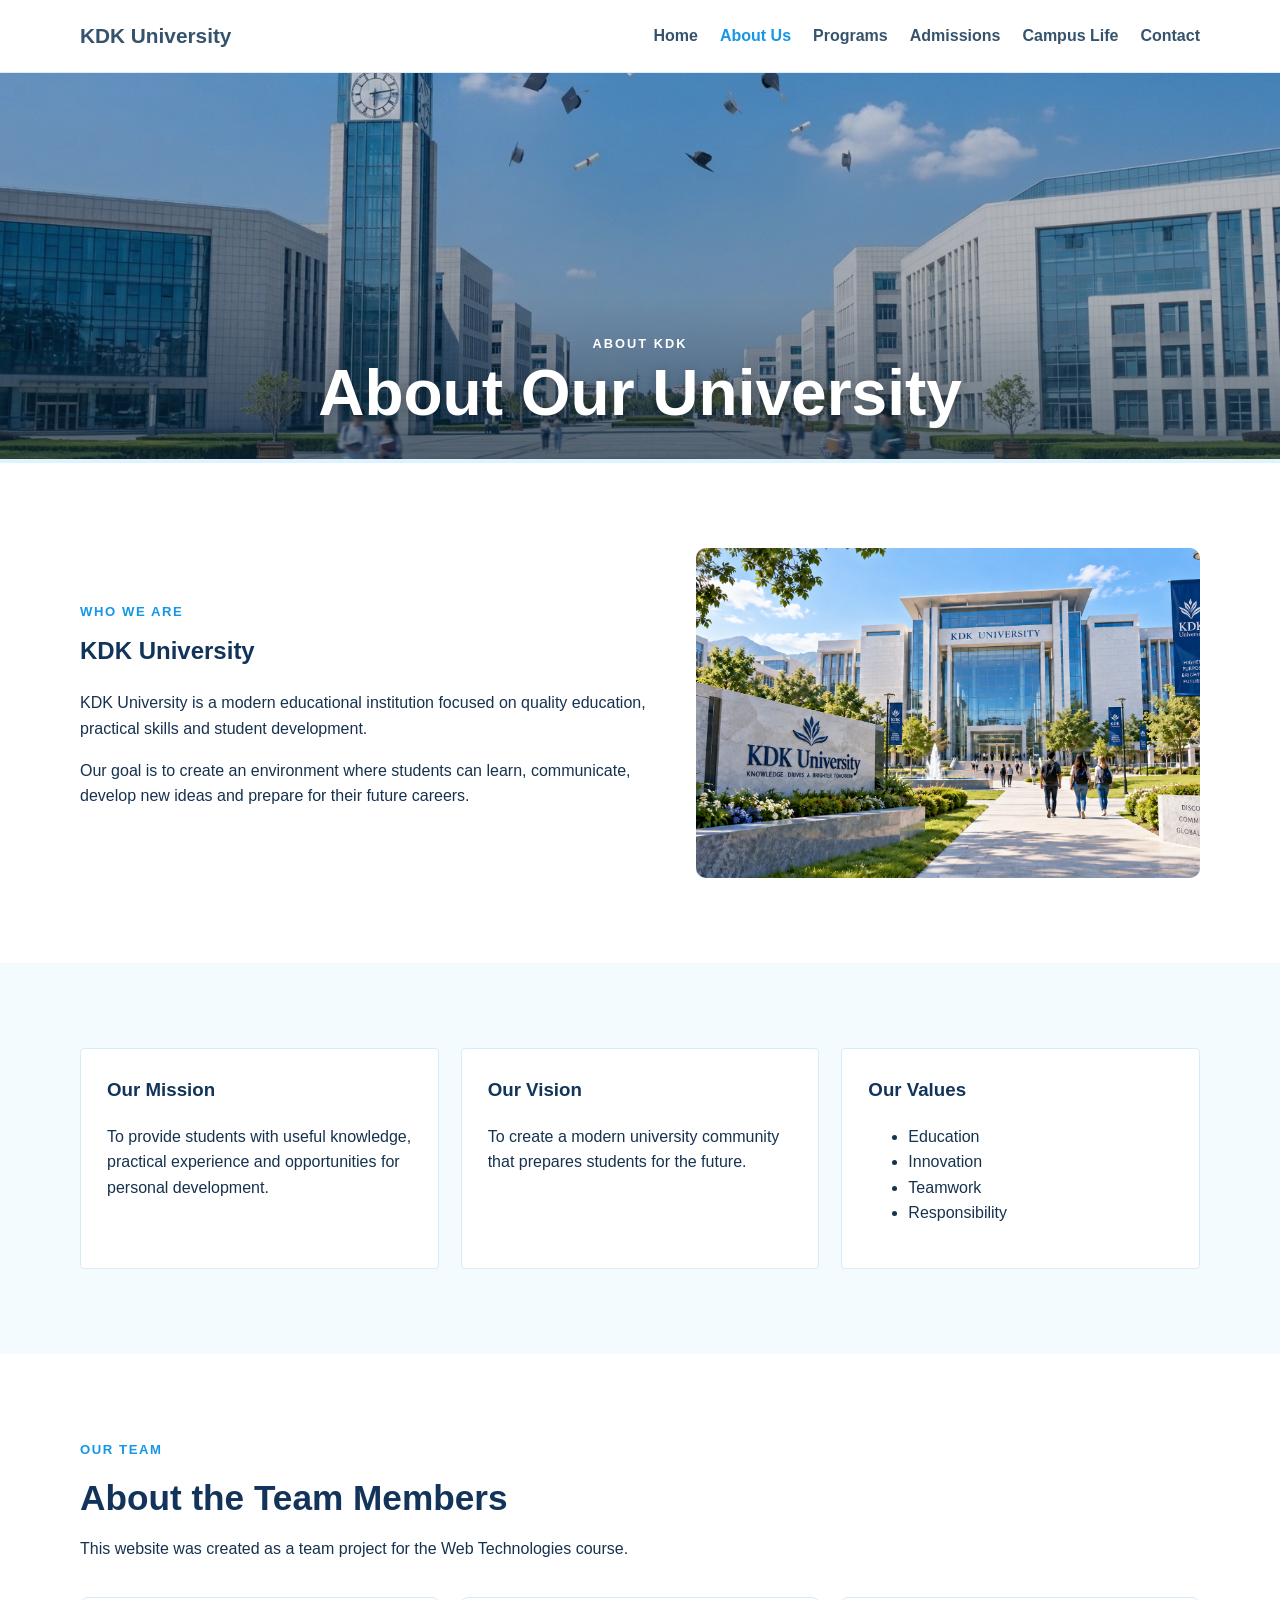
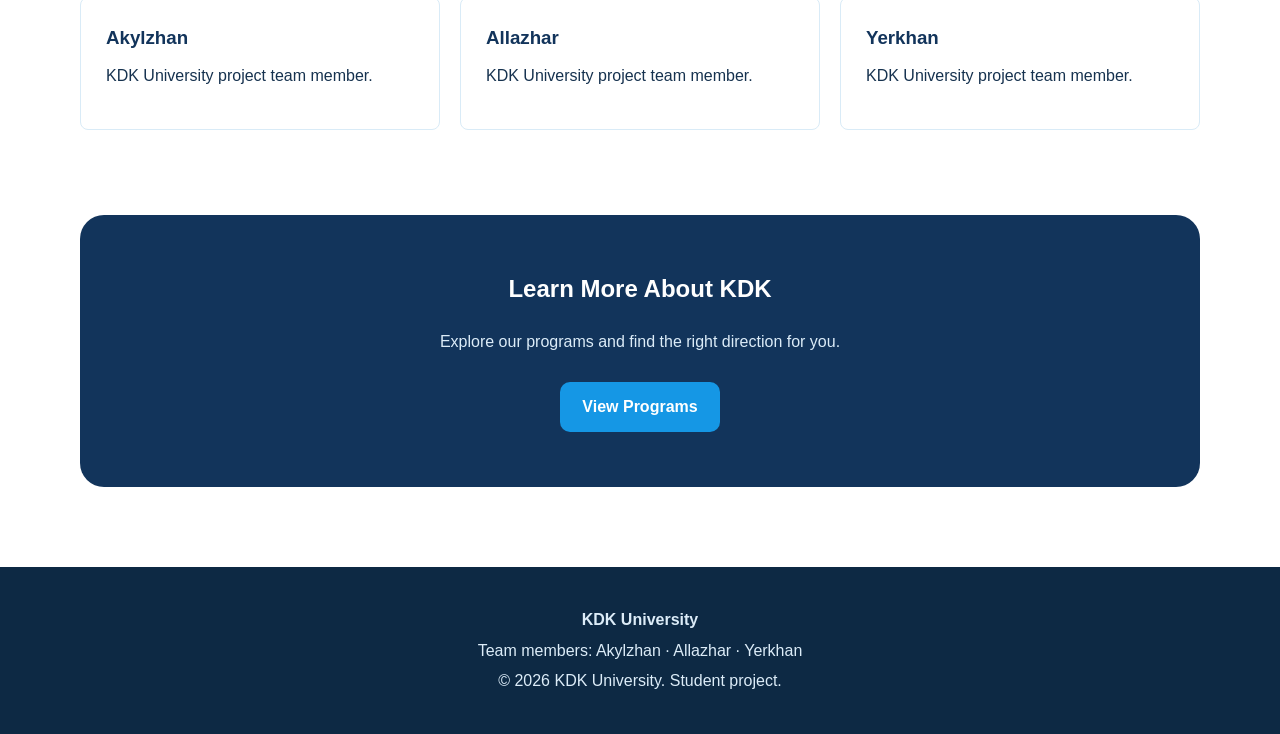
==== about.html @ b53c0f1c "Create home and about pages" ====
<!DOCTYPE html>
<html lang="en">

<head>
    <meta charset="UTF-8">
    <meta name="viewport" content="width=device-width, initial-scale=1.0">

    <title>KDK University | About Us</title>
    <link rel="stylesheet" href="css/style.css">
</head>

<body>

    <!-- Navigation -->
    <header class="site-header">

        <div class="navbar">

            <a class="brand" href="index.html">
                KDK University
            </a>

            <nav>
                <a href="index.html">Home</a>
                <a class="active" href="about.html">About Us</a>
                <a href="programs.html">Programs</a>
                <a href="admissions.html">Admissions</a>
                <a href="campus.html">Campus Life</a>
                <a href="contact.html">Contact</a>
            </nav>

        </div>

    </header>


    <main>

        <!-- About banner -->
        <section id="about-hero" class="page-banner">

            <img
                class="banner-image"
                src="images/kdk-campus-wide.png"
                alt="KDK University campus">

            <div class="banner-shade"></div>

            <div class="banner-title">

                <p>ABOUT KDK</p>

                <h1>About Our University</h1>

            </div>

        </section>


        <!-- About University -->
        <section class="section about-section">

            <div class="about-text">

                <p class="eyebrow">WHO WE ARE</p>

                <h2>KDK University</h2>

                <p>
                    KDK University is a modern educational institution
                    focused on quality education, practical skills
                    and student development.
                </p>

                <p>
                    Our goal is to create an environment where students
                    can learn, communicate, develop new ideas and prepare
                    for their future careers.
                </p>

            </div>


            <img
                class="about-image"
                src="images/kdk-campus.png"
                alt="View of the KDK University campus">

        </section>


        <!-- Mission and Vision -->
        <section class="section soft-section">

            <div class="feature-grid">

                <article class="feature-card no-hover">

                    <h3>Our Mission</h3>

                    <p>
                        To provide students with useful knowledge,
                        practical experience and opportunities
                        for personal development.
                    </p>

                </article>


                <article class="feature-card no-hover">

                    <h3>Our Vision</h3>

                    <p>
                        To create a modern university community
                        that prepares students for the future.
                    </p>

                </article>


                <article class="feature-card no-hover">

                    <h3>Our Values</h3>

                    <ul>
                        <li>Education</li>
                        <li>Innovation</li>
                        <li>Teamwork</li>
                        <li>Responsibility</li>
                    </ul>

                </article>

            </div>

        </section>


        <!-- Team Members -->
        <section class="section">

            <div class="section-heading">

                <p class="eyebrow">OUR TEAM</p>

                <h2>About the Team Members</h2>

                <p>
                    This website was created as a team project
                    for the Web Technologies course.
                </p>

            </div>


            <div class="simple-team-grid">

                <article class="simple-team-card">

                    <h3>Akylzhan</h3>

                    <p>
                        KDK University project team member.
                    </p>

                </article>


                <article class="simple-team-card">

                    <h3>Allazhar</h3>

                    <p>
                        KDK University project team member.
                    </p>

                </article>


                <article class="simple-team-card">

                    <h3>Yerkhan</h3>

                    <p>
                        KDK University project team member.
                    </p>

                </article>

            </div>

        </section>


        <!-- Link to Programs -->
        <section class="cta">

            <h2>Learn More About KDK</h2>

            <p>
                Explore our programs and find the right direction for you.
            </p>

            <a class="button" href="programs.html">
                View Programs
            </a>

        </section>

    </main>


    <!-- Footer -->
    <footer>

        <p><strong>KDK University</strong></p>

        <p>
            Team members: Akylzhan · Allazhar · Yerkhan
        </p>

        <p>
            &copy; 2026 KDK University. Student project.
        </p>

    </footer>

</body>

</html>
---- css/style.css ----
/* =========================
   KDK University
   Shared stylesheet
   ========================= */

* {
    box-sizing: border-box;
}

html {
    scroll-behavior: smooth;
}

body {
    margin: 0;
    font-family: Arial, Helvetica, sans-serif;
    background-color: #ffffff;
    color: #16324f;
    line-height: 1.6;
}

h1,
h2,
h3 {
    margin-top: 0;
    color: #12345b;
}

p {
    margin-top: 0;
}

a {
    text-decoration: none;
}

/* Navigation */
.site-header {
    background-color: #ffffff;
    border-bottom: 1px solid #dcecf8;
    position: sticky;
    top: 0;
    z-index: 10;
}

.navbar {
    width: min(1120px, 92%);
    margin: 0 auto;
    min-height: 72px;
    display: flex;
    align-items: center;
    justify-content: space-between;
    gap: 30px;
}

.brand {
    font-size: 1.3rem;
    font-weight: 700;
    color: #1378bd;
}

.navbar nav {
    display: flex;
    flex-wrap: wrap;
    gap: 22px;
}

.navbar a {
    color: #35536d;
    font-weight: 600;
}

.navbar nav a:hover,
.navbar nav a.active {
    color: #1597e5;
}

/* Page banners */
.page-banner {
    position: relative;
    width: 100%;
    height: 390px;
    overflow: hidden;
    background-color: #dceef9;
}

.banner-image {
    width: 100%;
    height: 100%;
    display: block;
    object-fit: cover;
}

.programs-banner .banner-image {
    object-position: center 52%;
}

.admissions-banner {
    height: 480px;
}

.admissions-banner .banner-image {
    object-position: center 52%;
}

/* ID selectors required by the assignment */
#programs-hero {
    border-bottom: 4px solid #dff3ff;
}

#admissions-hero {
    border-bottom: 4px solid #bfe8ff;
}

.banner-shade {
    position: absolute;
    inset: 0;
    background: linear-gradient(
        to bottom,
        rgba(8, 35, 60, 0.06),
        rgba(8, 35, 60, 0.20) 58%,
        rgba(8, 35, 60, 0.58)
    );
}

.banner-title {
    position: absolute;
    left: 50%;
    bottom: 34px;
    transform: translateX(-50%);
    width: min(900px, 90%);
    text-align: center;
    color: #ffffff;
}

.banner-title p {
    margin-bottom: 7px;
    font-size: 0.8rem;
    font-weight: 800;
    letter-spacing: 0.16em;
}

.banner-title h1 {
    margin-bottom: 0;
    color: #ffffff;
    font-size: clamp(2.4rem, 5vw, 4.2rem);
    line-height: 1;
    text-shadow: 0 2px 12px rgba(0, 0, 0, 0.22);
}

/* Programs opening text */
.programs-intro {
    width: min(850px, 88%);
    margin: 0 auto;
    padding: 78px 0 58px;
    text-align: center;
}

.programs-intro h2 {
    margin-bottom: 16px;
    font-size: clamp(2rem, 4vw, 3rem);
}

.programs-intro > p:not(.eyebrow) {
    max-width: 760px;
    margin: 0 auto;
    color: #58758b;
    font-size: 1.05rem;
}

/* Admissions opening */
.admissions-shade {
    background: linear-gradient(
        90deg,
        rgba(8, 35, 60, 0.82) 0%,
        rgba(8, 35, 60, 0.58) 38%,
        rgba(8, 35, 60, 0.15) 72%,
        rgba(8, 35, 60, 0.05) 100%
    );
}

.admissions-hero-content {
    position: absolute;
    left: max(4%, calc((100% - 1120px) / 2));
    top: 50%;
    transform: translateY(-50%);
    width: min(560px, 86%);
    color: #ffffff;
}

.admissions-hero-content h1 {
    margin-bottom: 18px;
    color: #ffffff;
    font-size: clamp(2.7rem, 6vw, 4.8rem);
    line-height: 1.02;
    text-shadow: 0 2px 14px rgba(0, 0, 0, 0.18);
}

.admissions-hero-content > p:not(.hero-eyebrow) {
    max-width: 540px;
    color: #f2f8fc;
    font-size: 1.08rem;
}

.hero-eyebrow {
    margin-bottom: 10px;
    color: #d8f1ff;
    font-size: 0.82rem;
    font-weight: 800;
    letter-spacing: 0.14em;
}

.eyebrow {
    margin-bottom: 10px;
    color: #1597e5;
    font-size: 0.82rem;
    font-weight: 800;
    letter-spacing: 0.12em;
}

.button {
    display: inline-block;
    margin-top: 12px;
    padding: 12px 22px;
    border-radius: 10px;
    background-color: #1597e5;
    color: #ffffff;
    font-weight: 700;
}

.button:hover {
    background-color: #0d7fca;
}

.button-light {
    background-color: #ffffff;
    color: #1378bd;
}

.button-light:hover {
    background-color: #dff3ff;
    color: #0d6da9;
}

/* Main sections */
.section {
    width: min(1120px, 92%);
    margin: 0 auto;
    padding: 85px 0;
}

.soft-section {
    width: 100%;
    max-width: none;
    padding-left: max(4%, calc((100% - 1120px) / 2));
    padding-right: max(4%, calc((100% - 1120px) / 2));
    background-color: #f4fbff;
}

.section-heading {
    max-width: 700px;
    margin-bottom: 35px;
}

.section-heading h2 {
    font-size: 2.2rem;
    margin-bottom: 10px;
}

/* Program cards */
.program-grid {
    display: grid;
    grid-template-columns: repeat(3, 1fr);
    gap: 22px;
}

.program-card,
.feature-card,
.info-box,
.team-card {
    border: 1px solid #d9ebf7;
    background-color: #ffffff;
    border-radius: 4px;
    padding: 26px;
}

.program-card:hover,
.feature-card:hover {
    transform: translateY(-4px);
    box-shadow: 0 12px 30px rgba(33, 120, 168, 0.10);
}

.program-card {
    transition: 0.2s ease;
}

.program-card h3 {
    margin-bottom: 10px;
}

.program-card ul {
    padding-left: 20px;
    color: #49677e;
}

.program-number {
    display: inline-block;
    margin-bottom: 18px;
    color: #1597e5;
    font-weight: 800;
}

.program-meta {
    margin-top: 20px;
    margin-bottom: 0;
    font-weight: 700;
    color: #1378bd;
}

/* Feature cards */
.feature-grid {
    display: grid;
    grid-template-columns: repeat(3, 1fr);
    gap: 22px;
}

.feature-card {
    transition: 0.2s ease;
}

/* Admissions */
.steps {
    margin: 0;
    padding-left: 28px;
}

.steps li {
    margin-bottom: 24px;
    padding-left: 8px;
}

.steps strong,
.steps span {
    display: block;
}

.steps span {
    color: #58758b;
}

.two-column {
    display: grid;
    grid-template-columns: 1.5fr 0.8fr;
    gap: 40px;
    align-items: start;
}

.check-list {
    padding-left: 20px;
}

.check-list li {
    margin-bottom: 9px;
}

.info-box {
    border-top: 5px solid #1597e5;
}

.table-wrapper {
    overflow-x: auto;
    border-radius: 16px;
    border: 1px solid #d9ebf7;
}

table {
    width: 100%;
    border-collapse: collapse;
    background-color: #ffffff;
}

table th,
table td {
    padding: 16px;
    text-align: left;
    border-bottom: 1px solid #e3eff7;
}

table th {
    background-color: #eaf7ff;
    color: #12345b;
}

table tr:last-child td {
    border-bottom: none;
}

/* Team block */
.team-card {
    display: flex;
    align-items: center;
    gap: 24px;
    max-width: 720px;

    margin-bottom: 24px;
}

.profile-image {
    width: 115px;
    height: 115px;
    object-fit: cover;
    border-radius: 50%;
    border: 5px solid #dff3ff;
}

/* CTA */
.cta {
    width: min(1120px, 92%);
    margin: 0 auto 80px;
    padding: 55px 30px;
    text-align: center;
    border-radius: 24px;
    background-color: #12345b;
    color: #ffffff;
}

.cta h2 {
    color: #ffffff;
}

.cta p {
    color: #dcecf8;
}

/* Footer */
footer {
    padding: 35px 4%;
    text-align: center;
    background-color: #0d2944;
    color: #dcecf8;
}

footer p {
    margin: 5px 0;
}

/* Small screens */
@media (max-width: 850px) {
    .navbar {
        padding: 14px 0;
        flex-direction: column;
    }

    .navbar nav {
        justify-content: center;
        gap: 12px;
    }

    .program-grid,
    .feature-grid,
    .two-column {
        grid-template-columns: 1fr;
    }

    .team-card {
        flex-direction: column;
        text-align: center;
    }


    .page-banner {
        height: 310px;
    }

    .admissions-banner {
        height: 430px;
    }

    .banner-title {
        bottom: 26px;
    }

    .programs-intro {
        padding: 58px 0 38px;
    }

    .admissions-shade {
        background: linear-gradient(
            to right,
            rgba(8, 35, 60, 0.78),
            rgba(8, 35, 60, 0.42)
        );
    }

    .admissions-hero-content {
        left: 7%;
        width: 86%;
    }
}

.feature-card.no-hover:hover {
    transform: none;
    box-shadow: none;
}

.feature-card.no-hover:hover {
    transform: none;
    box-shadow: none;
}

/* =========================
   HOME PAGE
   ========================= */

#home-hero {
    border-bottom: 4px solid #dff3ff;
}

.home-hero {
    width: 100%;
    min-height: 520px;

    display: flex;
    align-items: center;

    background-color: #f4fbff;
}

.home-hero img {
    width: 55%;
    height: 520px;

    object-fit: cover;
}

.home-hero-text {
    width: 45%;
    padding: 50px;
}

.home-hero-text h1 {
    margin-bottom: 20px;

    font-size: 3rem;
}

.home-hero-text p {
    color: #58758b;
}

.home-intro {
    max-width: 800px;

    text-align: center;
}

.home-intro h2 {
    font-size: 2.3rem;
}


/* =========================
   ABOUT PAGE
   ========================= */

#about-hero {
    border-bottom: 4px solid #dff3ff;
}

.about-section {
    display: flex;
    align-items: center;

    gap: 50px;
}

.about-text {
    width: 55%;
}

.about-image {
    width: 45%;
    height: 330px;

    object-fit: cover;

    border-radius: 10px;
}


/* Team Members */

.simple-team-grid {
    display: flex;
    gap: 20px;
}

.simple-team-card {
    flex: 1;

    padding: 25px;

    border: 1px solid #d9ebf7;
    border-radius: 8px;

    background-color: #ffffff;
}

.simple-team-card h3 {
    margin-bottom: 10px;
}


/* =========================
   HOME & ABOUT MOBILE
   ========================= */

@media (max-width: 850px) {

    .home-hero {
        flex-direction: column;
    }

    .home-hero img {
        width: 100%;
        height: 300px;
    }

    .home-hero-text {
        width: 92%;
        padding: 40px 0;
    }

    .home-hero-text h1 {
        font-size: 2.3rem;
    }

    .about-section {
        flex-direction: column;
    }

    .about-text,
    .about-image {
        width: 100%;
    }

    .simple-team-grid {
        flex-direction: column;
    }
}
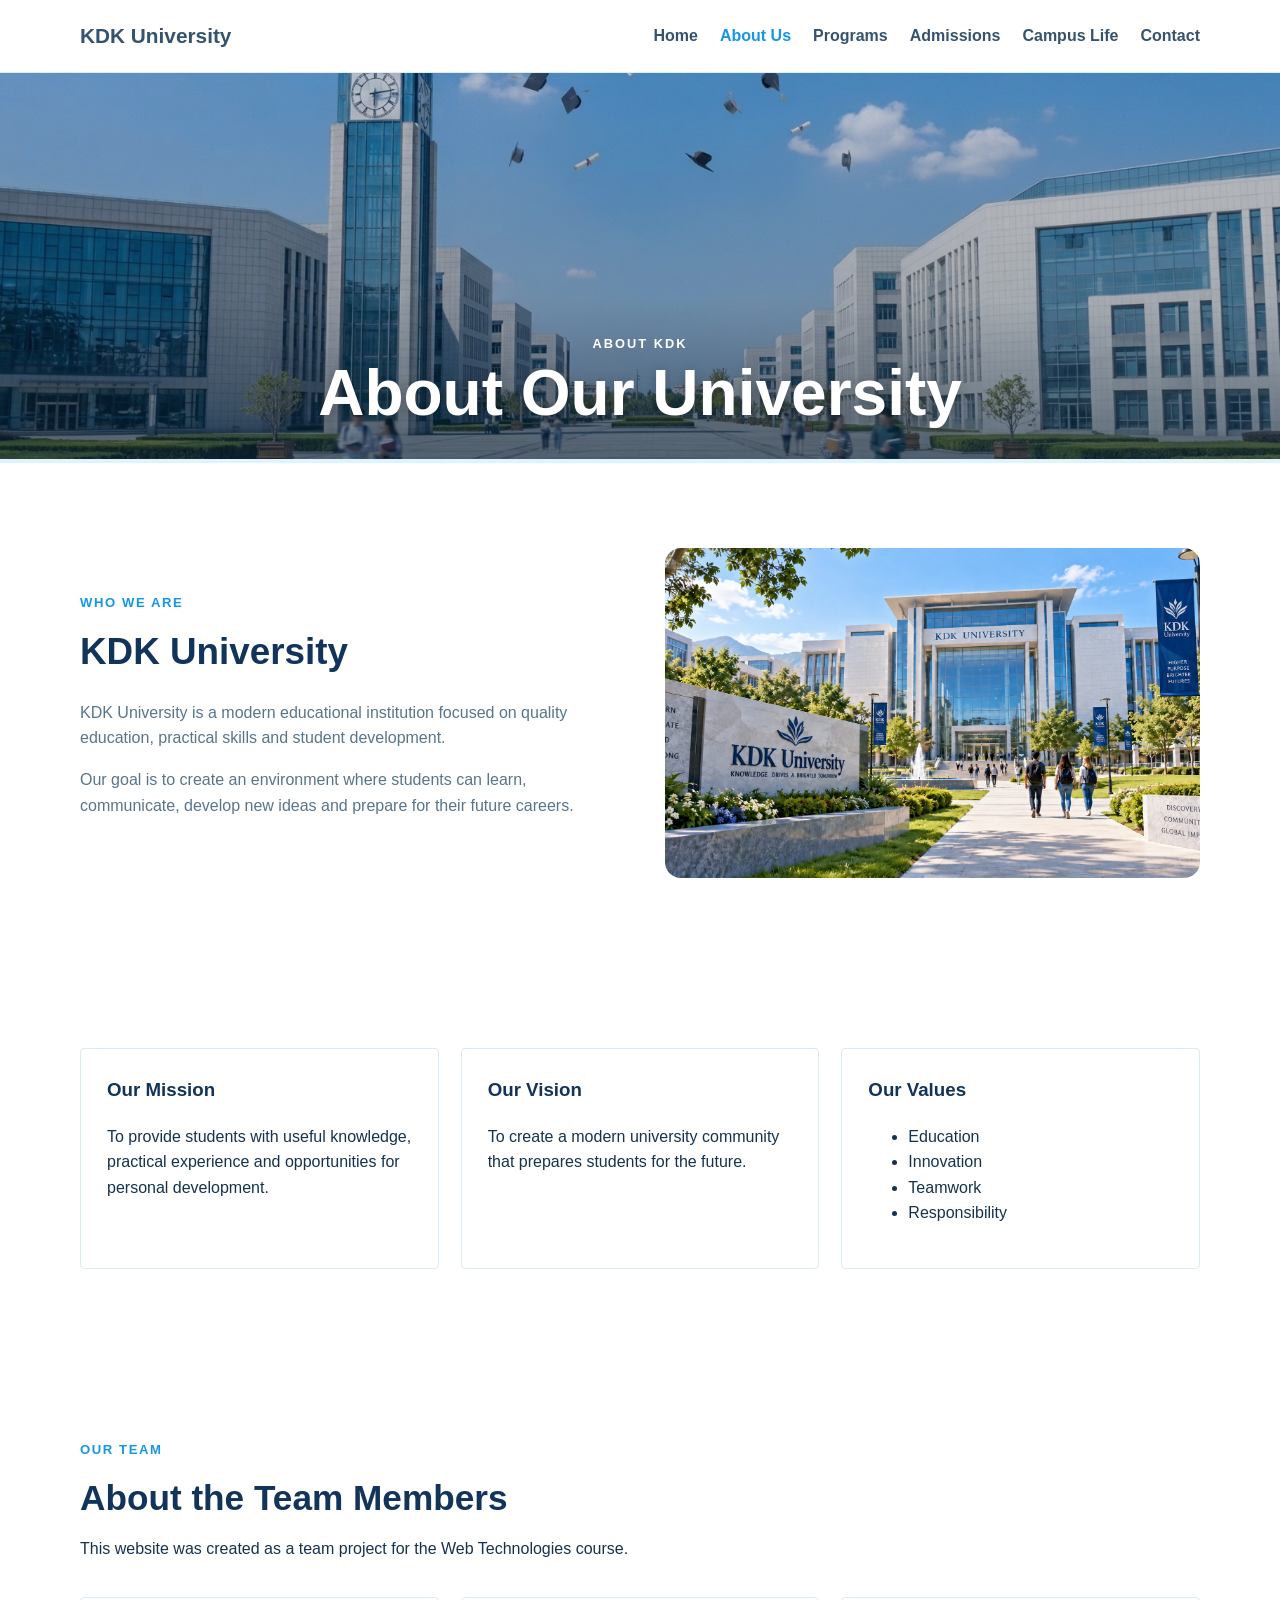
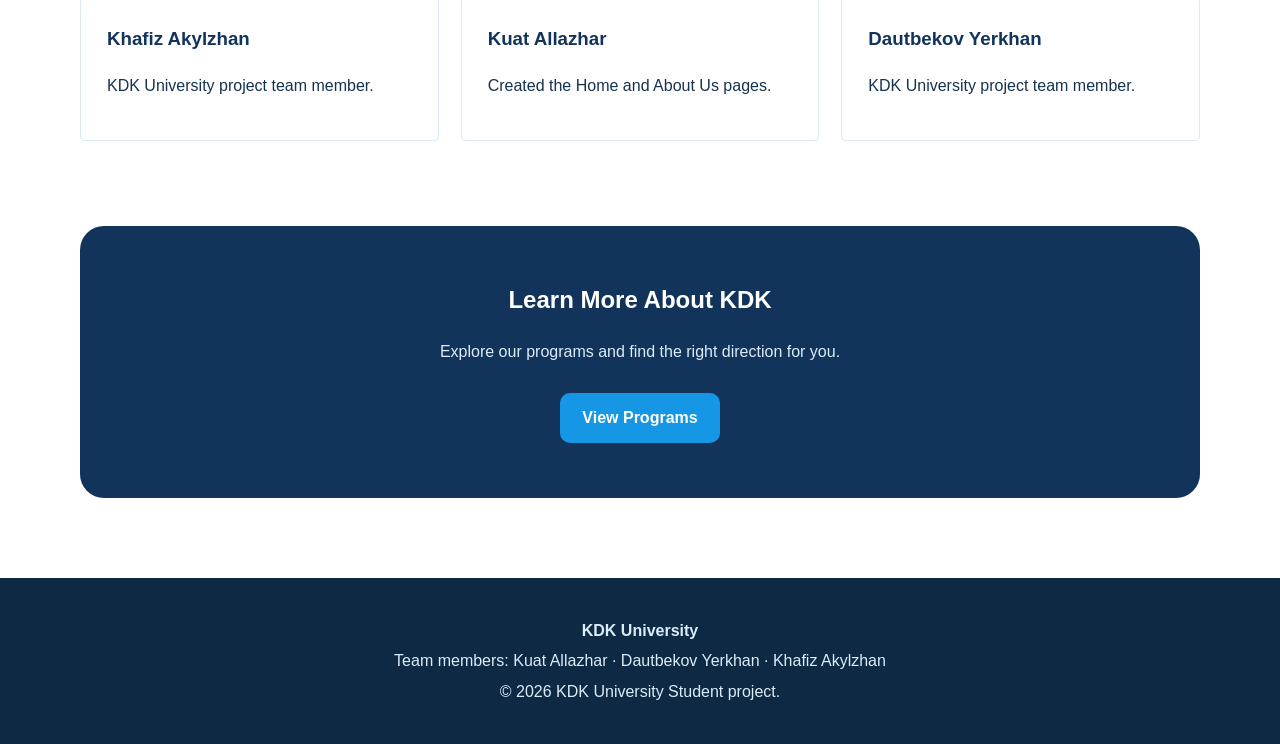
==== commit 843cb6e2: "Fix home and about page layout" ====
--- a/about.html
+++ b/about.html
@@ -6,7 +6,11 @@
     <meta name="viewport" content="width=device-width, initial-scale=1.0">
 
     <title>KDK University | About Us</title>
+
+    <!-- Created by: Allazhar | KDK University Project -->
+
     <link rel="stylesheet" href="css/style.css">
+    <link rel="stylesheet" href="css/allazhar.css">
 </head>
 
 <body>
@@ -25,7 +29,7 @@
                 <a class="active" href="about.html">About Us</a>
                 <a href="programs.html">Programs</a>
                 <a href="admissions.html">Admissions</a>
-                <a href="campus.html">Campus Life</a>
+                <a href="campus-life.html">Campus Life</a>
                 <a href="contact.html">Contact</a>
             </nav>
 
@@ -36,7 +40,7 @@
 
     <main>
 
-        <!-- About banner -->
+        <!-- About Banner -->
         <section id="about-hero" class="page-banner">
 
             <img
@@ -48,9 +52,13 @@
 
             <div class="banner-title">
 
-                <p>ABOUT KDK</p>
-
-                <h1>About Our University</h1>
+                <p>
+                    ABOUT KDK
+                </p>
+
+                <h1>
+                    About Our University
+                </h1>
 
             </div>
 
@@ -58,21 +66,25 @@
 
 
         <!-- About University -->
-        <section class="section about-section">
-
-            <div class="about-text">
-
-                <p class="eyebrow">WHO WE ARE</p>
-
-                <h2>KDK University</h2>
-
-                <p>
+        <section class="section about-main">
+
+            <div class="about-main-text">
+
+                <p class="eyebrow">
+                    WHO WE ARE
+                </p>
+
+                <h2>
+                    KDK University
+                </h2>
+
+                <p class="about-description">
                     KDK University is a modern educational institution
                     focused on quality education, practical skills
                     and student development.
                 </p>
 
-                <p>
+                <p class="about-description">
                     Our goal is to create an environment where students
                     can learn, communicate, develop new ideas and prepare
                     for their future careers.
@@ -84,19 +96,21 @@
             <img
                 class="about-image"
                 src="images/kdk-campus.png"
-                alt="View of the KDK University campus">
-
-        </section>
-
-
-        <!-- Mission and Vision -->
-        <section class="section soft-section">
+                alt="View of KDK University campus">
+
+        </section>
+
+
+        <!-- Mission, Vision and Values -->
+        <section class="section">
 
             <div class="feature-grid">
 
                 <article class="feature-card no-hover">
 
-                    <h3>Our Mission</h3>
+                    <h3>
+                        Our Mission
+                    </h3>
 
                     <p>
                         To provide students with useful knowledge,
@@ -109,7 +123,9 @@
 
                 <article class="feature-card no-hover">
 
-                    <h3>Our Vision</h3>
+                    <h3>
+                        Our Vision
+                    </h3>
 
                     <p>
                         To create a modern university community
@@ -121,7 +137,9 @@
 
                 <article class="feature-card no-hover">
 
-                    <h3>Our Values</h3>
+                    <h3>
+                        Our Values
+                    </h3>
 
                     <ul>
                         <li>Education</li>
@@ -142,9 +160,13 @@
 
             <div class="section-heading">
 
-                <p class="eyebrow">OUR TEAM</p>
-
-                <h2>About the Team Members</h2>
+                <p class="eyebrow">
+                    OUR TEAM
+                </p>
+
+                <h2>
+                    About the Team Members
+                </h2>
 
                 <p>
                     This website was created as a team project
@@ -154,11 +176,13 @@
             </div>
 
 
-            <div class="simple-team-grid">
-
-                <article class="simple-team-card">
-
-                    <h3>Akylzhan</h3>
+            <div class="feature-grid">
+
+                <article class="feature-card no-hover">
+
+                    <h3>
+                        Khafiz Akylzhan
+                    </h3>
 
                     <p>
                         KDK University project team member.
@@ -167,9 +191,24 @@
                 </article>
 
 
-                <article class="simple-team-card">
-
-                    <h3>Allazhar</h3>
+                <article class="feature-card no-hover">
+
+                    <h3>
+                        Kuat Allazhar
+                    </h3>
+
+                    <p>
+                        Created the Home and About Us pages.
+                    </p>
+
+                </article>
+
+
+                <article class="feature-card no-hover">
+
+                    <h3>
+                        Dautbekov Yerkhan
+                    </h3>
 
                     <p>
                         KDK University project team member.
@@ -177,26 +216,17 @@
 
                 </article>
 
-
-                <article class="simple-team-card">
-
-                    <h3>Yerkhan</h3>
-
-                    <p>
-                        KDK University project team member.
-                    </p>
-
-                </article>
-
-            </div>
-
-        </section>
-
-
-        <!-- Link to Programs -->
+            </div>
+
+        </section>
+
+
+        <!-- Call to Action -->
         <section class="cta">
 
-            <h2>Learn More About KDK</h2>
+            <h2>
+                Learn More About KDK
+            </h2>
 
             <p>
                 Explore our programs and find the right direction for you.
@@ -214,16 +244,18 @@
     <!-- Footer -->
     <footer>
 
-        <p><strong>KDK University</strong></p>
-
         <p>
-            Team members: Akylzhan · Allazhar · Yerkhan
+            <strong>KDK University</strong>
         </p>
 
         <p>
-            &copy; 2026 KDK University. Student project.
+            Team members: Kuat Allazhar · Dautbekov Yerkhan · Khafiz Akylzhan
         </p>
 
+        <p>
+            &copy; 2026 KDK University Student project.
+        </p>
+
     </footer>
 
 </body>
--- a/css/style.css
+++ b/css/style.css
@@ -503,148 +503,163 @@
     box-shadow: none;
 }
 
-.feature-card.no-hover:hover {
-    transform: none;
-    box-shadow: none;
+/* Campus Life Hero */
+.campus-hero {
+    width: min(1120px, 92%);
+    margin: 40px auto 0;
+    padding: 55px 50px;
+    display: grid;
+    grid-template-columns: 1fr 1fr;
+    gap: 55px;
+    align-items: center;
+    background-color: #eaf7ff;
+    border-radius: 24px;
+}
+
+.campus-hero-text h1 {
+    margin-bottom: 20px;
+    font-size: clamp(2.7rem, 5vw, 4.2rem);
+    line-height: 1.05;
+}
+
+.campus-hero-text > p:not(.eyebrow) {
+    color: #58758b;
+    font-size: 1.05rem;
+}
+
+.campus-hero-image img {
+    width: 100%;
+    height: 300px;
+    display: block;
+    object-fit: cover;
+    border-radius: 18px;
+}
+
+@media (max-width: 850px) {
+    .campus-hero {
+        grid-template-columns: 1fr;
+        padding: 35px 25px;
+    }
+
+    .campus-hero-image img {
+        height: 240px;
+    }
 }
 
 /* =========================
-   HOME PAGE
+   Contact Page
    ========================= */
 
-#home-hero {
-    border-bottom: 4px solid #dff3ff;
-}
-
-.home-hero {
+.contact-grid {
+    display: grid;
+    grid-template-columns: 0.9fr 1.1fr;
+    gap: 45px;
+    align-items: start;
+}
+
+.contact-info .info-box {
+    margin-bottom: 18px;
+}
+
+.contact-info .info-box h3 {
+    margin-bottom: 10px;
+}
+
+.contact-info .info-box p {
+    margin-bottom: 6px;
+    color: #58758b;
+}
+
+
+/* Contact Form */
+
+.contact-form-box {
+    padding: 32px;
+    background-color: #ffffff;
+    border: 1px solid #d9ebf7;
+    border-radius: 16px;
+}
+
+.contact-form-box h2 {
+    margin-bottom: 24px;
+}
+
+#contact-form {
+    display: flex;
+    flex-direction: column;
+}
+
+#contact-form label {
+    margin-bottom: 7px;
+    font-weight: 700;
+    color: #12345b;
+}
+
+#contact-form input,
+#contact-form select,
+#contact-form textarea {
     width: 100%;
-    min-height: 520px;
-
-    display: flex;
+    margin-bottom: 20px;
+    padding: 13px 14px;
+    border: 1px solid #c9deec;
+    border-radius: 8px;
+    background-color: #ffffff;
+    color: #16324f;
+    font-family: Arial, Helvetica, sans-serif;
+    font-size: 1rem;
+}
+
+#contact-form textarea {
+    resize: vertical;
+}
+
+#contact-form input:focus,
+#contact-form select:focus,
+#contact-form textarea:focus {
+    outline: none;
+    border-color: #1597e5;
+}
+
+#contact-form .button {
+    align-self: flex-start;
+    border: none;
+    cursor: pointer;
+}
+
+
+/* Contact Page - Small Screens */
+
+@media (max-width: 850px) {
+
+    .contact-grid {
+        grid-template-columns: 1fr;
+    }
+
+    .contact-form-box {
+        padding: 24px;
+    }
+
+}
+
+/* Visit Campus */
+
+.visit-campus {
+    display: grid;
+    grid-template-columns: 0.8fr 1.2fr;
+    gap: 40px;
     align-items: center;
-
-    background-color: #f4fbff;
-}
-
-.home-hero img {
-    width: 55%;
-    height: 520px;
-
+}
+
+.visit-campus-image {
+    width: 100%;
+    height: 280px;
     object-fit: cover;
-}
-
-.home-hero-text {
-    width: 45%;
-    padding: 50px;
-}
-
-.home-hero-text h1 {
-    margin-bottom: 20px;
-
-    font-size: 3rem;
-}
-
-.home-hero-text p {
-    color: #58758b;
-}
-
-.home-intro {
-    max-width: 800px;
-
-    text-align: center;
-}
-
-.home-intro h2 {
-    font-size: 2.3rem;
-}
-
-
-/* =========================
-   ABOUT PAGE
-   ========================= */
-
-#about-hero {
-    border-bottom: 4px solid #dff3ff;
-}
-
-.about-section {
-    display: flex;
-    align-items: center;
-
-    gap: 50px;
-}
-
-.about-text {
-    width: 55%;
-}
-
-.about-image {
-    width: 45%;
-    height: 330px;
-
-    object-fit: cover;
-
-    border-radius: 10px;
-}
-
-
-/* Team Members */
-
-.simple-team-grid {
-    display: flex;
-    gap: 20px;
-}
-
-.simple-team-card {
-    flex: 1;
-
-    padding: 25px;
-
-    border: 1px solid #d9ebf7;
-    border-radius: 8px;
-
-    background-color: #ffffff;
-}
-
-.simple-team-card h3 {
-    margin-bottom: 10px;
-}
-
-
-/* =========================
-   HOME & ABOUT MOBILE
-   ========================= */
+    border-radius: 18px;
+}
 
 @media (max-width: 850px) {
-
-    .home-hero {
-        flex-direction: column;
-    }
-
-    .home-hero img {
-        width: 100%;
-        height: 300px;
-    }
-
-    .home-hero-text {
-        width: 92%;
-        padding: 40px 0;
-    }
-
-    .home-hero-text h1 {
-        font-size: 2.3rem;
-    }
-
-    .about-section {
-        flex-direction: column;
-    }
-
-    .about-text,
-    .about-image {
-        width: 100%;
-    }
-
-    .simple-team-grid {
-        flex-direction: column;
-    }
-}+    .visit-campus {
+        grid-template-columns: 1fr;
+    }
+}
+
--- a/css/allazhar.css
+++ b/css/allazhar.css
@@ -0,0 +1,120 @@
+/* =========================
+   ALLAZHAR - HOME PAGE
+   ========================= */
+
+#home-hero {
+    border-bottom: 4px solid #dff3ff;
+}
+
+.home-hero {
+    width: min(1120px, 92%);
+    margin: 40px auto 0;
+
+    display: grid;
+    grid-template-columns: 1.1fr 0.9fr;
+
+    background-color: #f4fbff;
+    border-radius: 20px;
+    overflow: hidden;
+}
+
+.home-hero-image img {
+    width: 100%;
+    height: 450px;
+
+    display: block;
+    object-fit: cover;
+}
+
+.home-hero-content {
+    padding: 50px;
+
+    display: flex;
+    flex-direction: column;
+    justify-content: center;
+}
+
+.home-hero-content h1 {
+    margin-bottom: 20px;
+
+    font-size: 3rem;
+    line-height: 1.1;
+}
+
+.home-description {
+    color: #58758b;
+}
+
+.home-intro {
+    max-width: 800px;
+    text-align: center;
+}
+
+.home-intro h2 {
+    margin-bottom: 15px;
+    font-size: 2.3rem;
+}
+
+
+/* =========================
+   ALLAZHAR - ABOUT PAGE
+   ========================= */
+
+#about-hero {
+    border-bottom: 4px solid #dff3ff;
+}
+
+.about-main {
+    display: grid;
+    grid-template-columns: 1fr 1fr;
+
+    gap: 50px;
+    align-items: center;
+}
+
+.about-main-text h2 {
+    margin-bottom: 18px;
+    font-size: 2.3rem;
+}
+
+.about-description {
+    color: #58758b;
+}
+
+.about-image {
+    width: 100%;
+    height: 330px;
+
+    display: block;
+    object-fit: cover;
+
+    border-radius: 16px;
+}
+
+
+/* =========================
+   MOBILE
+   ========================= */
+
+@media (max-width: 850px) {
+
+    .home-hero {
+        grid-template-columns: 1fr;
+    }
+
+    .home-hero-image img {
+        height: 280px;
+    }
+
+    .home-hero-content {
+        padding: 35px 25px;
+    }
+
+    .home-hero-content h1 {
+        font-size: 2.3rem;
+    }
+
+    .about-main {
+        grid-template-columns: 1fr;
+    }
+}
